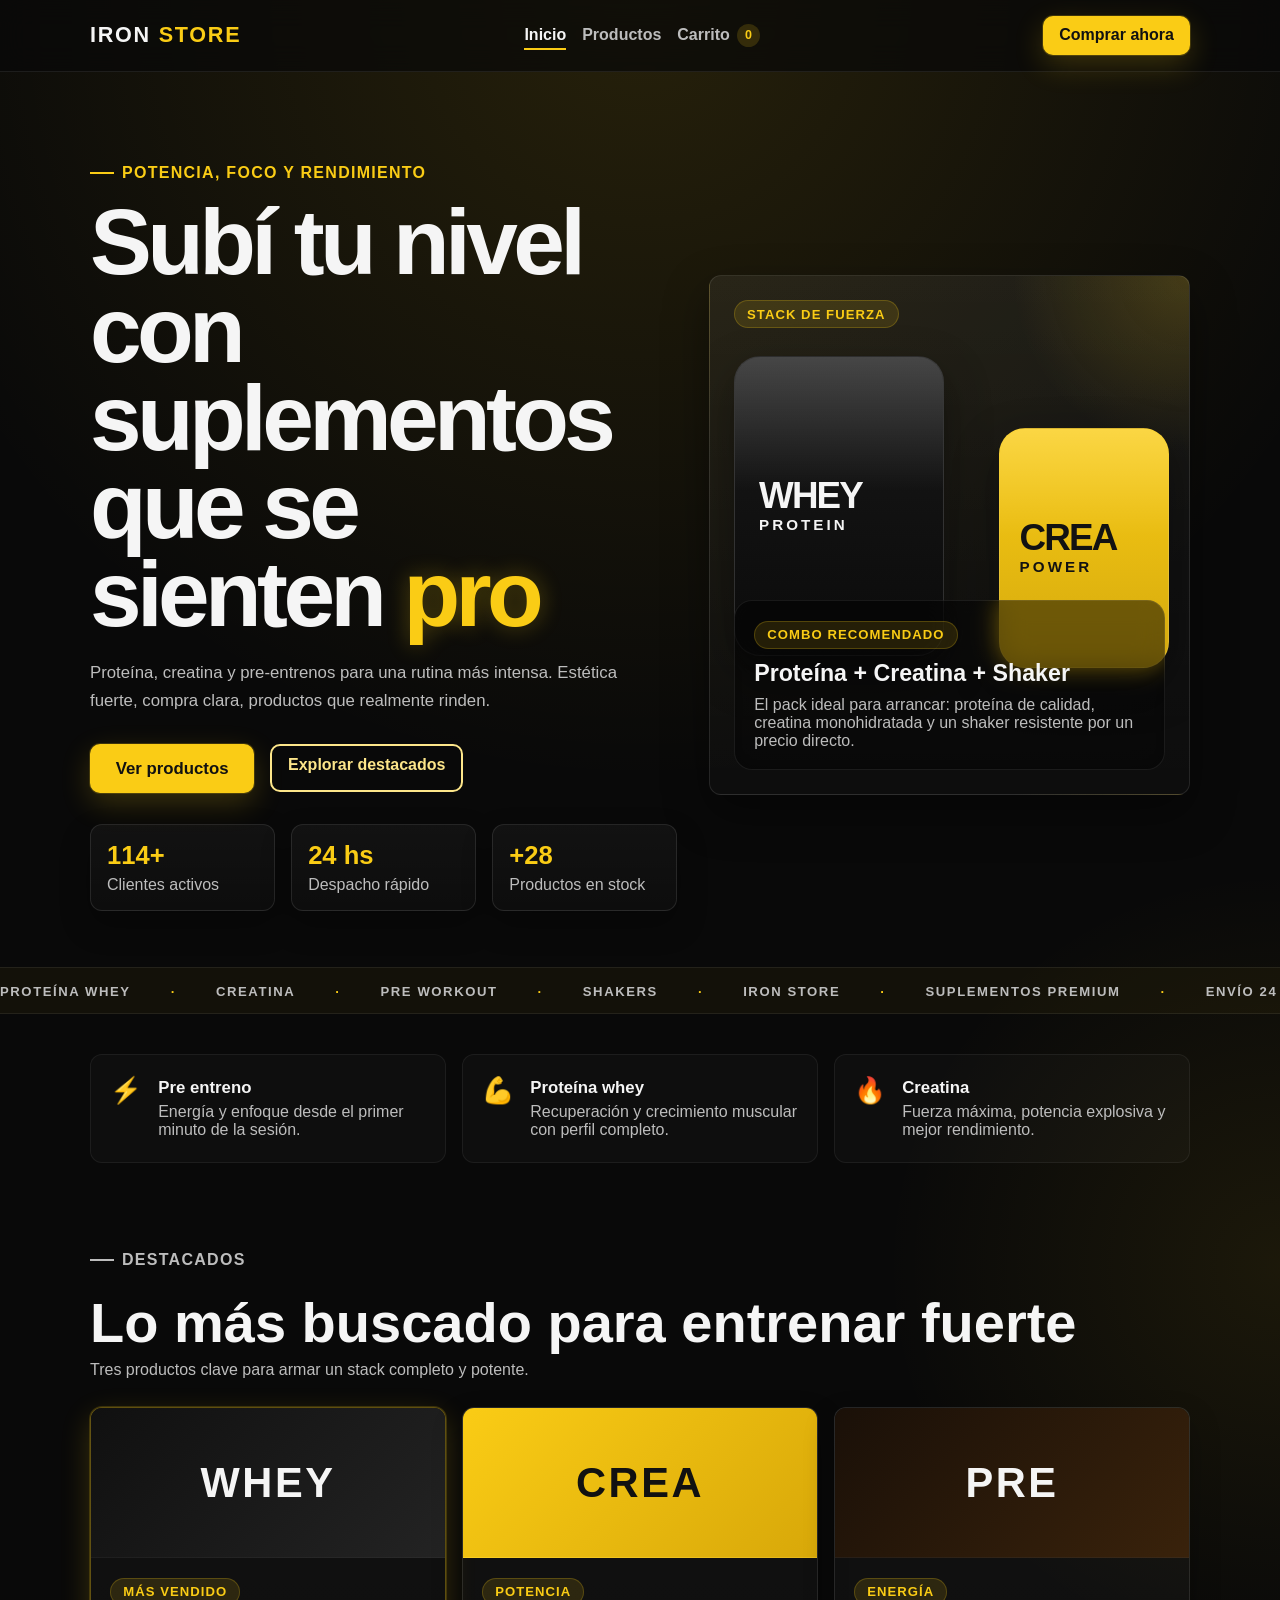
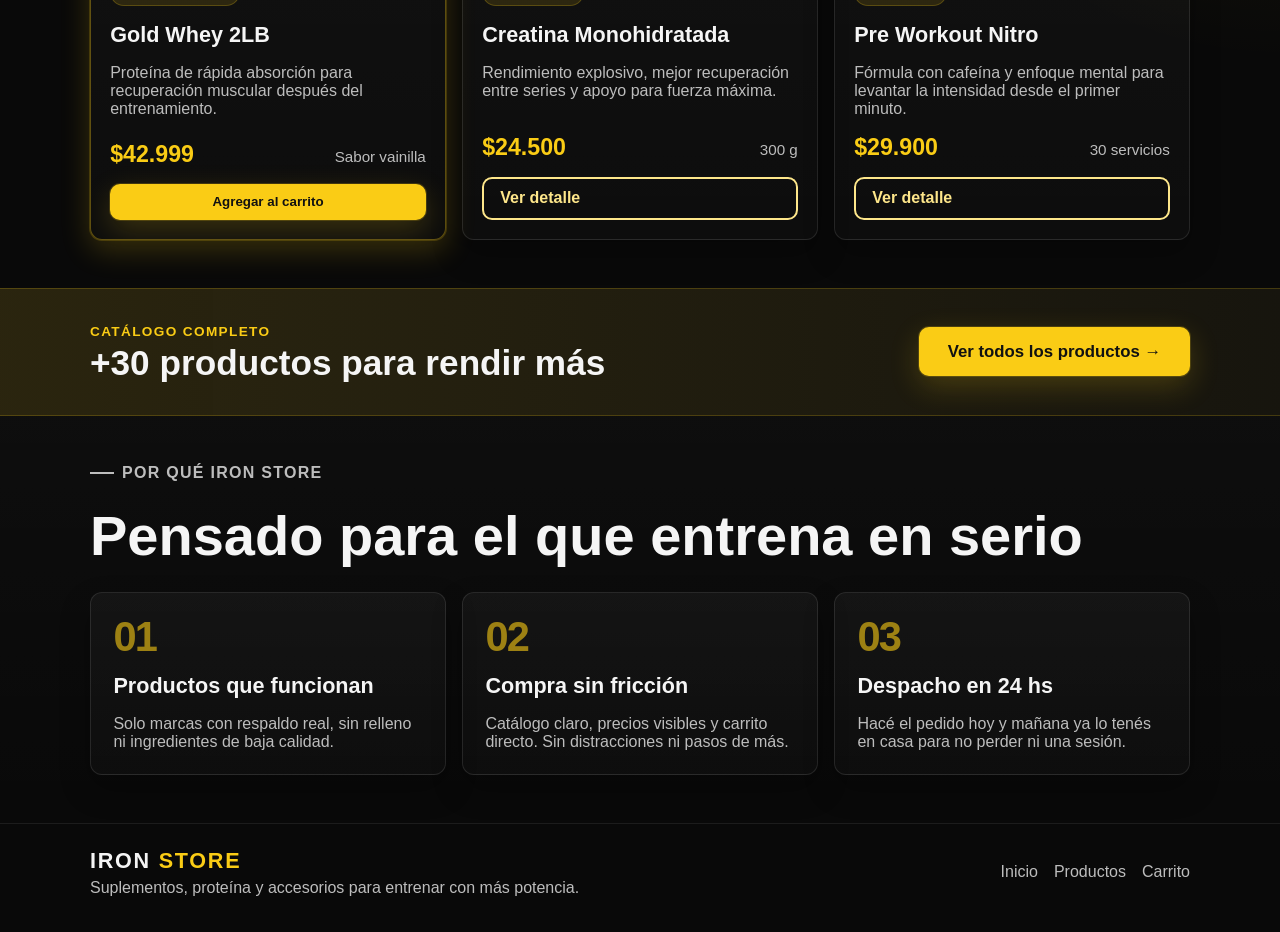
==== index.html @ d47672cb "feat: cambios varios" ====
<!doctype html>
<html lang="es">
  <head>
    <meta charset="UTF-8" />
    <meta name="viewport" content="width=device-width, initial-scale=1.0" />
    <meta
      name="description"
      content="Tienda online de proteína, suplementos y accesorios para potenciar tu entrenamiento."
    />
    <link rel="stylesheet" href="styles.css" />
    <title>IRON | Suplementos y proteína</title>
  </head>
  <body class="bg-page" data-page="home">
    <header class="site-header">
      <div class="container header-inner">
        <a href="index.html" class="brand">IRON <span>STORE</span></a>

        <nav class="main-nav" aria-label="Navegación principal">
          <a href="index.html" class="nav-link nav-link-active">Inicio</a>
          <a href="pages/productos.html" class="nav-link">Productos</a>
          <a href="pages/carrito.html" class="nav-link nav-cart-link"
            >Carrito <span class="cart-count" data-cart-count>0</span></a
          >
        </nav>

        <a href="pages/productos.html" class="btn btn-primary">Comprar ahora</a>
      </div>
    </header>

    <main>
      <section class="hero-section">
        <div class="container hero-grid">
          <div class="hero-copy hero-animate">
            <p class="eyebrow hero-anim-item">Potencia, foco y rendimiento</p>
            <h1 class="hero-title hero-anim-item">
              Subí tu nivel con suplementos que se sienten <span>pro</span>
            </h1>
            <p class="hero-description hero-anim-item">
              Proteína, creatina y pre-entrenos para una rutina más intensa.
              Estética fuerte, compra clara, productos que realmente rinden.
            </p>

            <div class="hero-actions hero-anim-item">
              <a href="pages/productos.html" class="btn btn-primary btn-hero"
                >Ver productos</a
              >
              <a href="#destacados" class="btn btn-secondary"
                >Explorar destacados</a
              >
            </div>

            <div class="hero-stats hero-anim-item">
              <article class="stat-card card">
                <span
                  class="stat-value"
                  data-count-to="120"
                  data-count-suffix="+"
                  >0</span
                >
                <span class="stat-label">Clientes activos</span>
              </article>
              <article class="stat-card card">
                <span class="stat-value">24 hs</span>
                <span class="stat-label">Despacho rápido</span>
              </article>
              <article class="stat-card card">
                <span
                  class="stat-value"
                  data-count-to="30"
                  data-count-prefix="+"
                  >0</span
                >
                <span class="stat-label">Productos en stock</span>
              </article>
            </div>
          </div>

          <div class="hero-visual hero-anim-panel">
            <div class="hero-panel card">
              <span class="hero-badge">Stack de fuerza</span>

              <div class="hero-can hero-can-primary hero-float-a">
                <span class="hero-can-label">WHEY</span>
                <span class="hero-can-detail">PROTEIN</span>
              </div>

              <div class="hero-can hero-can-secondary hero-float-b">
                <span class="hero-can-label">CREA</span>
                <span class="hero-can-detail">POWER</span>
              </div>

              <div class="hero-highlight">
                <p class="highlight-tag">Combo recomendado</p>
                <h2>Proteína + Creatina + Shaker</h2>
                <p>
                  El pack ideal para arrancar: proteína de calidad, creatina
                  monohidratada y un shaker resistente por un precio directo.
                </p>
              </div>
            </div>
          </div>
        </div>
      </section>

      <div class="ticker-wrap" aria-hidden="true">
        <div class="ticker-track">
          <span>PROTEÍNA WHEY</span>
          <span class="ticker-dot">·</span>
          <span>CREATINA</span>
          <span class="ticker-dot">·</span>
          <span>PRE WORKOUT</span>
          <span class="ticker-dot">·</span>
          <span>SHAKERS</span>
          <span class="ticker-dot">·</span>
          <span>IRON STORE</span>
          <span class="ticker-dot">·</span>
          <span>SUPLEMENTOS PREMIUM</span>
          <span class="ticker-dot">·</span>
          <span>ENVÍO 24 HS</span>
          <span class="ticker-dot">·</span>
          <span>PROTEÍNA WHEY</span>
          <span class="ticker-dot">·</span>
          <span>CREATINA</span>
          <span class="ticker-dot">·</span>
          <span>PRE WORKOUT</span>
          <span class="ticker-dot">·</span>
          <span>SHAKERS</span>
          <span class="ticker-dot">·</span>
          <span>IRON STORE</span>
          <span class="ticker-dot">·</span>
          <span>SUPLEMENTOS PREMIUM</span>
          <span class="ticker-dot">·</span>
          <span>ENVÍO 24 HS</span>
          <span class="ticker-dot">·</span>
        </div>
      </div>

      <section class="info-strip">
        <div class="container info-strip-grid">
          <article class="info-item reveal">
            <span class="info-icon">⚡</span>
            <div>
              <span class="info-title">Pre entreno</span>
              <p>Energía y enfoque desde el primer minuto de la sesión.</p>
            </div>
          </article>
          <article class="info-item reveal">
            <span class="info-icon">💪</span>
            <div>
              <span class="info-title">Proteína whey</span>
              <p>Recuperación y crecimiento muscular con perfil completo.</p>
            </div>
          </article>
          <article class="info-item reveal">
            <span class="info-icon">🔥</span>
            <div>
              <span class="info-title">Creatina</span>
              <p>Fuerza máxima, potencia explosiva y mejor rendimiento.</p>
            </div>
          </article>
        </div>
      </section>

      <section class="section-block" id="destacados">
        <div class="container">
          <div class="section-heading reveal">
            <p class="eyebrow">Destacados</p>
            <h2>Lo más buscado para entrenar fuerte</h2>
            <p>Tres productos clave para armar un stack completo y potente.</p>
          </div>

          <div class="product-grid">
            <article class="product-card card product-accent reveal">
              <div class="product-visual product-visual-proteina">
                <span>WHEY</span>
              </div>
              <div class="product-card-body">
                <span class="product-chip">Más vendido</span>
                <h3>Gold Whey 2LB</h3>
                <p>
                  Proteína de rápida absorción para recuperación muscular
                  después del entrenamiento.
                </p>
                <div class="product-meta">
                  <span class="product-price">$42.999</span>
                  <span class="product-note">Sabor vainilla</span>
                </div>
                <button
                  class="btn btn-primary"
                  type="button"
                  data-add-to-cart
                  data-product-id="whey-gold-2lb"
                >
                  Agregar al carrito
                </button>
              </div>
            </article>

            <article class="product-card card reveal">
              <div class="product-visual product-visual-creatina">
                <span>CREA</span>
              </div>
              <div class="product-card-body">
                <span class="product-chip">Potencia</span>
                <h3>Creatina Monohidratada</h3>
                <p>
                  Rendimiento explosivo, mejor recuperación entre series y apoyo
                  para fuerza máxima.
                </p>
                <div class="product-meta">
                  <span class="product-price">$24.500</span>
                  <span class="product-note">300 g</span>
                </div>
                <a href="pages/productos.html" class="btn btn-secondary"
                  >Ver detalle</a
                >
              </div>
            </article>

            <article class="product-card card reveal">
              <div class="product-visual product-visual-pre">
                <span>PRE</span>
              </div>
              <div class="product-card-body">
                <span class="product-chip">Energía</span>
                <h3>Pre Workout Nitro</h3>
                <p>
                  Fórmula con cafeína y enfoque mental para levantar la
                  intensidad desde el primer minuto.
                </p>
                <div class="product-meta">
                  <span class="product-price">$29.900</span>
                  <span class="product-note">30 servicios</span>
                </div>
                <a href="pages/productos.html" class="btn btn-secondary"
                  >Ver detalle</a
                >
              </div>
            </article>
          </div>
        </div>
      </section>

      <section class="cta-band">
        <div class="container cta-band-inner">
          <div>
            <p class="cta-band-label">Catálogo completo</p>
            <p class="cta-band-title">+30 productos para rendir más</p>
          </div>
          <a href="pages/productos.html" class="btn btn-primary btn-lg"
            >Ver todos los productos →</a
          >
        </div>
      </section>

      <section class="section-block section-alt">
        <div class="container">
          <div class="section-heading reveal">
            <p class="eyebrow">Por qué IRON STORE</p>
            <h2>Pensado para el que entrena en serio</h2>
          </div>
          <div class="benefits-grid">
            <article class="benefit-card card reveal">
              <span class="benefit-number">01</span>
              <h3>Productos que funcionan</h3>
              <p>
                Solo marcas con respaldo real, sin relleno ni ingredientes de
                baja calidad.
              </p>
            </article>

            <article class="benefit-card card reveal">
              <span class="benefit-number">02</span>
              <h3>Compra sin fricción</h3>
              <p>
                Catálogo claro, precios visibles y carrito directo. Sin
                distracciones ni pasos de más.
              </p>
            </article>

            <article class="benefit-card card reveal">
              <span class="benefit-number">03</span>
              <h3>Despacho en 24 hs</h3>
              <p>
                Hacé el pedido hoy y mañana ya lo tenés en casa para no perder
                ni una sesión.
              </p>
            </article>
          </div>
        </div>
      </section>
    </main>

    <footer class="site-footer">
      <div class="container footer-inner">
        <div>
          <p class="brand footer-brand">IRON <span>STORE</span></p>
          <p class="footer-copy">
            Suplementos, proteína y accesorios para entrenar con más potencia.
          </p>
        </div>

        <div class="footer-links">
          <a href="index.html">Inicio</a>
          <a href="pages/productos.html">Productos</a>
          <a href="pages/carrito.html">Carrito</a>
        </div>
      </div>
    </footer>

    <script src="script.js"></script>
  </body>
</html>
---- styles.css ----
/* ...existing code... */

/* Reset mínimo */
* {
  box-sizing: border-box;
  margin: 0;
  padding: 0;
}

:root {
  --color-primary: #facc15;
  --color-primary-hover: #eab308;
  --color-secondary: #fde68a;
  --color-secondary-hover: rgba(250, 204, 21, 0.14);
  --color-bg: #090909;
  --color-surface: #111111;
  --color-surface-alt: #1a1a1a;
  --color-text: #f5f5f5;
  --color-text-muted: #bdbdbd;
  --color-border: rgba(255, 255, 255, 0.1);
  --color-white: #ffffff;
  --shadow-soft: 0 14px 30px rgba(0, 0, 0, 0.28);
  --shadow-strong: 0 18px 45px rgba(0, 0, 0, 0.4);
  --glow-primary:
    0 0 0 1px rgba(250, 204, 21, 0.18), 0 10px 30px rgba(250, 204, 21, 0.2);
  --radius: 12px;
}

html {
  scroll-behavior: smooth;
}

body {
  font-family: Arial, Helvetica, sans-serif;
  background: var(--color-bg);
  color: var(--color-text);
}

img {
  max-width: 100%;
  display: block;
}

a {
  color: inherit;
}

::selection {
  background: var(--color-primary);
  color: #111111;
}

/* Layout */
.container {
  width: min(1100px, 92%);
  margin: 0 auto;
}
.flex {
  display: flex;
}
.flex-col {
  display: flex;
  flex-direction: column;
}
.items-center {
  align-items: center;
}
.justify-between {
  justify-content: space-between;
}
.gap-1 {
  gap: 0.5rem;
}
.gap-2 {
  gap: 1rem;
}
.gap-3 {
  gap: 1.5rem;
}

/* Espaciado */
.mt-1 {
  margin-top: 0.5rem;
}
.mt-2 {
  margin-top: 1rem;
}
.mt-3 {
  margin-top: 1.5rem;
}
.p-1 {
  padding: 0.5rem;
}
.p-2 {
  padding: 1rem;
}
.p-3 {
  padding: 1.5rem;
}

/* Tipografía */
.text-center {
  text-align: center;
}
.text-lg {
  font-size: 1.25rem;
}
.text-bold {
  font-weight: 700;
}

/* Componentes simples */
.card {
  background: linear-gradient(
    180deg,
    rgba(255, 255, 255, 0.04),
    rgba(255, 255, 255, 0.02)
  );
  border: 1px solid var(--color-border);
  border-radius: var(--radius);
  padding: 1rem;
  box-shadow: var(--shadow-soft);
  transition:
    transform 0.3s ease,
    box-shadow 0.3s ease,
    border-color 0.3s ease;
}

.btn {
  display: inline-block;
  padding: 0.65rem 1rem;
  border: none;
  border-radius: 10px;
  text-decoration: none;
  cursor: pointer;
  font-weight: 700;
  transition:
    transform 0.25s ease,
    background-color 0.25s ease,
    border-color 0.25s ease,
    color 0.25s ease,
    box-shadow 0.25s ease;
}

.btn:hover {
  transform: translateY(-2px);
}

.btn:active {
  transform: translateY(0);
}

.btn:focus-visible {
  outline: 3px solid rgba(250, 204, 21, 0.35);
  outline-offset: 3px;
}

.btn-primary {
  background-color: var(--color-primary);
  color: #111111;
  border-color: var(--color-primary);
  box-shadow: var(--glow-primary);
}

.btn-primary:hover {
  background-color: var(--color-primary-hover);
  border-color: var(--color-primary-hover);
}

.btn-secondary {
  background-color: transparent;
  color: var(--color-secondary);
  border: 2px solid var(--color-secondary);
}

.btn-secondary:hover {
  background-color: var(--color-secondary-hover);
  border-color: var(--color-secondary-hover);
}

.bg-page {
  background:
    radial-gradient(circle at top, rgba(250, 204, 21, 0.12), transparent 30%),
    radial-gradient(circle at right, rgba(250, 204, 21, 0.08), transparent 22%),
    var(--color-bg);
  color: var(--color-text);
  min-height: 100vh;
}

.site-header {
  position: sticky;
  top: 0;
  z-index: 20;
  backdrop-filter: blur(14px);
  background: rgba(9, 9, 9, 0.72);
  border-bottom: 1px solid rgba(255, 255, 255, 0.08);
}

.header-inner {
  display: flex;
  align-items: center;
  justify-content: space-between;
  gap: 1rem;
  padding: 1rem 0;
}

.brand {
  text-decoration: none;
  font-size: 1.35rem;
  font-weight: 900;
  letter-spacing: 0.08em;
}

.brand span {
  color: var(--color-primary);
}

.main-nav {
  display: flex;
  align-items: center;
  gap: 1rem;
}

.nav-link {
  position: relative;
  text-decoration: none;
  color: var(--color-text-muted);
  font-weight: 600;
  transition: color 0.25s ease;
}

.nav-link::after {
  content: "";
  position: absolute;
  left: 0;
  bottom: -0.35rem;
  width: 100%;
  height: 2px;
  background: var(--color-primary);
  transform: scaleX(0);
  transform-origin: left;
  transition: transform 0.25s ease;
}

.nav-link:hover,
.nav-link:focus-visible {
  color: var(--color-text);
}

.nav-link-active {
  color: var(--color-text);
}

.nav-link:hover::after,
.nav-link:focus-visible::after,
.nav-link-active::after {
  transform: scaleX(1);
}

.nav-cart-link {
  display: inline-flex;
  align-items: center;
  gap: 0.45rem;
}

.cart-count {
  min-width: 1.45rem;
  height: 1.45rem;
  display: inline-flex;
  align-items: center;
  justify-content: center;
  border-radius: 999px;
  background: rgba(250, 204, 21, 0.16);
  color: var(--color-primary);
  font-size: 0.78rem;
  font-weight: 800;
}

@keyframes hero-fade-up {
  from {
    opacity: 0;
    transform: translateY(28px);
  }
  to {
    opacity: 1;
    transform: none;
  }
}

@keyframes hero-fade-in {
  from {
    opacity: 0;
    transform: scale(0.97);
  }
  to {
    opacity: 1;
    transform: none;
  }
}

@keyframes float-a {
  0%,
  100% {
    transform: rotate(-11deg) translateY(0);
  }
  50% {
    transform: rotate(-11deg) translateY(-12px);
  }
}

@keyframes float-b {
  0%,
  100% {
    transform: rotate(11deg) translateY(0);
  }
  50% {
    transform: rotate(11deg) translateY(-9px);
  }
}

@keyframes ticker {
  from {
    transform: translateX(0);
  }
  to {
    transform: translateX(-50%);
  }
}

.hero-anim-item {
  opacity: 0;
  animation: hero-fade-up 0.65s ease forwards;
}

.hero-anim-item:nth-child(1) {
  animation-delay: 0.05s;
}
.hero-anim-item:nth-child(2) {
  animation-delay: 0.18s;
}
.hero-anim-item:nth-child(3) {
  animation-delay: 0.3s;
}
.hero-anim-item:nth-child(4) {
  animation-delay: 0.42s;
}
.hero-anim-item:nth-child(5) {
  animation-delay: 0.54s;
}

.hero-anim-panel {
  opacity: 0;
  animation: hero-fade-in 0.75s ease 0.2s forwards;
}

.hero-float-a {
  animation: float-a 5s ease-in-out infinite;
}

.hero-float-b {
  animation: float-b 6.5s ease-in-out 0.8s infinite;
}

.hero-section {
  padding: 4rem 0 3rem;
}

.hero-grid {
  display: grid;
  gap: 2rem;
}

.eyebrow {
  display: inline-flex;
  align-items: center;
  gap: 0.5rem;
  margin-bottom: 1rem;
  color: var(--color-primary);
  font-weight: 800;
  text-transform: uppercase;
  letter-spacing: 0.08em;
}

.eyebrow::before {
  content: "";
  width: 1.5rem;
  height: 2px;
  background: currentColor;
}

.hero-title {
  max-width: 10ch;
  font-size: clamp(2.7rem, 8vw, 5.8rem);
  line-height: 0.95;
  letter-spacing: -0.05em;
}

.hero-title span {
  color: var(--color-primary);
  text-shadow: 0 0 22px rgba(250, 204, 21, 0.3);
}

.hero-description,
.section-heading p,
.product-card p,
.benefit-card p,
.info-item p,
.footer-copy,
.highlight-tag + h2 + p {
  color: var(--color-text-muted);
}

.hero-description {
  max-width: 58ch;
  margin-top: 1.25rem;
  font-size: 1.05rem;
  line-height: 1.7;
}

.hero-actions {
  display: flex;
  flex-wrap: wrap;
  gap: 1rem;
  margin-top: 1.75rem;
}

.hero-stats {
  display: grid;
  gap: 1rem;
  margin-top: 2rem;
}

.stat-card {
  display: flex;
  flex-direction: column;
  gap: 0.35rem;
}

.stat-value {
  font-size: 1.6rem;
  font-weight: 900;
  color: var(--color-primary);
}

.stat-label {
  color: var(--color-text-muted);
}

.hero-visual {
  position: relative;
}

.hero-panel {
  position: relative;
  overflow: hidden;
  min-height: 520px;
  padding: 1.5rem;
  background:
    radial-gradient(
      circle at top right,
      rgba(250, 204, 21, 0.18),
      transparent 25%
    ),
    linear-gradient(
      180deg,
      rgba(255, 255, 255, 0.06),
      rgba(255, 255, 255, 0.02)
    );
  box-shadow: var(--shadow-strong);
}

.hero-badge,
.product-chip,
.highlight-tag {
  display: inline-flex;
  width: fit-content;
  border: 1px solid rgba(250, 204, 21, 0.22);
  background: rgba(250, 204, 21, 0.12);
  color: var(--color-primary);
  padding: 0.35rem 0.75rem;
  border-radius: 999px;
  font-size: 0.82rem;
  font-weight: 800;
  text-transform: uppercase;
  letter-spacing: 0.08em;
}

.hero-can {
  position: absolute;
  display: flex;
  flex-direction: column;
  justify-content: center;
  gap: 0.25rem;
  border-radius: 26px;
  border: 1px solid rgba(255, 255, 255, 0.14);
  box-shadow: var(--shadow-strong);
  overflow: hidden;
}

.hero-can::before {
  content: "";
  position: absolute;
  inset: 0;
  background: linear-gradient(
    180deg,
    rgba(255, 255, 255, 0.2),
    transparent 45%
  );
}

.hero-can-primary {
  top: 5rem;
  left: 1.5rem;
  width: 210px;
  height: 300px;
  padding: 1.5rem;
  background: linear-gradient(180deg, #181818, #0b0b0b);
  /* rotation handled by float-a keyframe */
}

.hero-can-secondary {
  right: 1.25rem;
  top: 9.5rem;
  width: 170px;
  height: 240px;
  padding: 1.25rem;
  background: linear-gradient(180deg, #facc15, #d4a90d);
  color: #121212;
  /* rotation handled by float-b keyframe */
}

.hero-can-label {
  position: relative;
  font-size: 2.3rem;
  font-weight: 900;
  line-height: 0.9;
  letter-spacing: -0.05em;
}

.hero-can-detail {
  position: relative;
  font-size: 0.95rem;
  font-weight: 700;
  letter-spacing: 0.2em;
}

.hero-highlight {
  position: absolute;
  left: 1.5rem;
  right: 1.5rem;
  bottom: 1.5rem;
  padding: 1.2rem;
  border-radius: 18px;
  border: 1px solid rgba(255, 255, 255, 0.08);
  background: rgba(0, 0, 0, 0.5);
  backdrop-filter: blur(12px);
}

.hero-highlight h2 {
  margin: 0.7rem 0 0.55rem;
  font-size: 1.45rem;
}

.ticker-wrap {
  overflow: hidden;
  border-top: 1px solid rgba(255, 255, 255, 0.07);
  border-bottom: 1px solid rgba(255, 255, 255, 0.07);
  background: rgba(250, 204, 21, 0.04);
  padding: 0.85rem 0;
  user-select: none;
}

.ticker-track {
  display: inline-flex;
  gap: 2.5rem;
  white-space: nowrap;
  animation: ticker 22s linear infinite;
  font-size: 0.82rem;
  font-weight: 800;
  letter-spacing: 0.12em;
  text-transform: uppercase;
  color: var(--color-text-muted);
}

.ticker-dot {
  color: var(--color-primary);
}

.info-strip {
  padding: 2.5rem 0;
}

.info-strip-grid,
.product-grid,
.benefits-grid {
  display: grid;
  gap: 1rem;
}

.info-item {
  display: flex;
  align-items: flex-start;
  gap: 1rem;
  padding: 1.4rem 1.2rem;
  border-radius: var(--radius);
  background: rgba(255, 255, 255, 0.025);
  border: 1px solid rgba(255, 255, 255, 0.06);
  transition:
    border-color 0.3s ease,
    background 0.3s ease;
}

.info-item:hover {
  border-color: rgba(250, 204, 21, 0.18);
  background: rgba(250, 204, 21, 0.04);
}

.info-icon {
  font-size: 1.6rem;
  line-height: 1;
  flex-shrink: 0;
}

.info-title {
  display: block;
  margin-bottom: 0.35rem;
  font-weight: 800;
  font-size: 1.05rem;
  color: var(--color-text);
}

.section-block {
  padding: 3rem 0;
}

.page-hero {
  padding: 3.5rem 0 1.2rem;
}

.page-hero-compact {
  padding-bottom: 2rem;
}

.page-hero-grid {
  display: grid;
  gap: 1.25rem;
}

.page-title {
  font-size: clamp(2.4rem, 6vw, 4.3rem);
  line-height: 0.98;
  max-width: 12ch;
}

.page-description {
  margin-top: 1rem;
  max-width: 60ch;
  color: var(--color-text-muted);
  line-height: 1.7;
}

.page-hero-card {
  display: flex;
  flex-direction: column;
  gap: 0.9rem;
  justify-content: center;
}

.section-heading-row {
  gap: 1rem;
}

.filter-group {
  display: flex;
  flex-wrap: wrap;
  gap: 0.75rem;
}

.filter-chip,
.qty-control button,
.cart-remove {
  border: 1px solid var(--color-border);
  background: rgba(255, 255, 255, 0.03);
  color: var(--color-text);
  cursor: pointer;
  transition:
    transform 0.25s ease,
    background-color 0.25s ease,
    border-color 0.25s ease,
    color 0.25s ease;
}

.filter-chip {
  padding: 0.7rem 1rem;
  border-radius: 999px;
  font-weight: 700;
}

.filter-chip:hover,
.filter-chip:focus-visible,
.filter-chip.is-active {
  background: rgba(250, 204, 21, 0.12);
  border-color: rgba(250, 204, 21, 0.3);
  color: var(--color-primary);
}

.catalog-grid {
  display: grid;
  gap: 1rem;
}

.catalog-card {
  position: relative;
  overflow: hidden;
  display: flex;
  flex-direction: column;
  gap: 1rem;
  min-height: 100%;
  cursor: default;
}

.catalog-card::after {
  content: "";
  position: absolute;
  inset: 0;
  border-radius: var(--radius);
  opacity: 0;
  background: linear-gradient(
    135deg,
    rgba(255, 255, 255, 0.05) 0%,
    transparent 60%
  );
  transition: opacity 0.3s ease;
  pointer-events: none;
}

.catalog-card:hover::after {
  opacity: 1;
}

.catalog-card:hover {
  transform: translateY(-5px);
  border-color: rgba(250, 204, 21, 0.22);
  box-shadow:
    var(--shadow-strong),
    0 0 0 1px rgba(250, 204, 21, 0.1);
}

.catalog-card-top,
.catalog-meta,
.catalog-actions,
.summary-line,
.summary-total,
.cart-item-footer {
  display: flex;
  align-items: center;
  justify-content: space-between;
  gap: 1rem;
}

.catalog-category {
  text-transform: capitalize;
  color: var(--color-text-muted);
  font-size: 0.92rem;
}

.catalog-visual,
.cart-item-visual {
  display: grid;
  place-items: center;
  min-height: 190px;
  border-radius: 20px;
  font-size: clamp(2rem, 5vw, 3.4rem);
  font-weight: 900;
  letter-spacing: 0.08em;
  text-transform: uppercase;
  box-shadow: inset 0 0 0 1px rgba(255, 255, 255, 0.08);
  transition: transform 0.35s ease;
  overflow: hidden;
}

.catalog-card:hover .catalog-visual {
  transform: scale(1.03);
}

.catalog-visual.proteina,
.cart-item-visual.proteina {
  background: linear-gradient(135deg, #101010, #232323);
}

.catalog-visual.creatina,
.cart-item-visual.creatina {
  background: linear-gradient(135deg, #facc15, #d8a809);
  color: #121212;
}

.catalog-visual.pre-entreno,
.cart-item-visual.pre-entreno {
  background: linear-gradient(135deg, #181818, #39220b);
}

.catalog-visual.accesorios,
.cart-item-visual.accesorios {
  background: linear-gradient(135deg, #171717, #303030);
}

.promo-banner {
  display: flex;
  flex-direction: column;
  gap: 1rem;
  justify-content: space-between;
}

.cart-layout {
  display: grid;
  gap: 1rem;
}

.cart-main {
  display: grid;
  gap: 1rem;
}

.cart-item {
  display: grid;
  gap: 1rem;
}

.cart-item-content {
  display: flex;
  flex-direction: column;
  gap: 1rem;
}

.cart-item-content h3,
.cart-empty h2 {
  margin-top: 0.75rem;
  font-size: 1.55rem;
}

.cart-item-content p,
.cart-empty p,
.page-hero-card p {
  color: var(--color-text-muted);
  line-height: 1.65;
}

.qty-control {
  display: inline-flex;
  align-items: center;
  gap: 0.75rem;
}

.qty-control button {
  width: 2rem;
  height: 2rem;
  border-radius: 50%;
  font-size: 1rem;
  font-weight: 900;
}

.qty-control span {
  min-width: 1.5rem;
  text-align: center;
  font-weight: 800;
}

.cart-item-price {
  color: var(--color-primary);
  font-size: 1.25rem;
}

.cart-remove {
  width: fit-content;
  padding: 0.65rem 0.9rem;
  border-radius: 12px;
  font-weight: 700;
}

.cart-empty {
  display: flex;
  flex-direction: column;
  align-items: flex-start;
  gap: 1rem;
}

.cart-summary {
  height: fit-content;
  display: flex;
  flex-direction: column;
  gap: 1rem;
}

.summary-line {
  color: var(--color-text-muted);
}

.summary-total {
  padding-top: 1rem;
  border-top: 1px solid rgba(255, 255, 255, 0.08);
  font-size: 1.1rem;
}

.summary-total strong {
  color: var(--color-primary);
  font-size: 1.55rem;
}

.btn-full {
  width: 100%;
  text-align: center;
}

.filter-chip:focus-visible,
.qty-control button:focus-visible,
.cart-remove:focus-visible {
  outline: 3px solid rgba(250, 204, 21, 0.35);
  outline-offset: 3px;
}

.filter-chip:hover,
.qty-control button:hover,
.cart-remove:hover {
  transform: translateY(-2px);
}

/* ── Scroll reveal ── */
.reveal {
  opacity: 0;
  transform: translateY(30px);
  transition:
    opacity 0.55s ease,
    transform 0.55s ease;
}

.reveal.is-visible {
  opacity: 1;
  transform: none;
}

.reveal:nth-child(2) {
  transition-delay: 0.08s;
}
.reveal:nth-child(3) {
  transition-delay: 0.16s;
}
.reveal:nth-child(4) {
  transition-delay: 0.24s;
}
.reveal:nth-child(5) {
  transition-delay: 0.32s;
}
.reveal:nth-child(6) {
  transition-delay: 0.4s;
}

/* ── Animaciones ── */
@keyframes bounce-scale {
  0%,
  100% {
    transform: scale(1);
  }
  50% {
    transform: scale(1.45);
  }
}

.cart-count.bouncing {
  animation: bounce-scale 0.3s ease;
}

@keyframes toast-in {
  from {
    opacity: 0;
    transform: translateY(14px);
  }
  to {
    opacity: 1;
    transform: none;
  }
}

@keyframes toast-out {
  from {
    opacity: 1;
    transform: none;
  }
  to {
    opacity: 0;
    transform: translateY(14px);
  }
}

/* ── Toasts ── */
.toast-container {
  position: fixed;
  bottom: 1.5rem;
  right: 1.5rem;
  z-index: 200;
  display: flex;
  flex-direction: column;
  gap: 0.75rem;
  pointer-events: none;
}

.toast {
  display: flex;
  align-items: center;
  gap: 1rem;
  padding: 1rem 1.25rem;
  border-radius: 18px;
  background: rgba(16, 16, 16, 0.94);
  backdrop-filter: blur(18px);
  border: 1px solid rgba(250, 204, 21, 0.28);
  box-shadow:
    var(--shadow-strong),
    0 0 0 1px rgba(250, 204, 21, 0.1),
    0 8px 28px rgba(250, 204, 21, 0.12);
  animation: toast-in 0.3s ease;
  pointer-events: auto;
  max-width: 320px;
}

.toast.removing {
  animation: toast-out 0.3s ease forwards;
}

.toast-icon {
  width: 2.2rem;
  height: 2.2rem;
  display: grid;
  place-items: center;
  flex-shrink: 0;
  border-radius: 50%;
  background: rgba(250, 204, 21, 0.15);
  color: var(--color-primary);
  font-weight: 900;
  font-size: 1rem;
}

.toast-text {
  display: flex;
  flex-direction: column;
  gap: 0.15rem;
}

.toast-title {
  font-weight: 800;
  font-size: 0.95rem;
}

.toast-subtitle {
  font-size: 0.82rem;
  color: var(--color-text-muted);
}

.section-alt {
  background: linear-gradient(180deg, rgba(255, 255, 255, 0.02), transparent);
}

.section-heading {
  display: flex;
  flex-direction: column;
  gap: 0.65rem;
  margin-bottom: 1.75rem;
}

.section-heading h2 {
  font-size: clamp(2rem, 5vw, 3.5rem);
  line-height: 1;
}

.section-heading > p:last-child {
  max-width: 60ch;
}

.product-card {
  padding: 0;
}

.product-card,
.benefit-card {
  display: flex;
  flex-direction: column;
  gap: 0;
  overflow: hidden;
  transition:
    transform 0.3s ease,
    box-shadow 0.3s ease,
    border-color 0.3s ease;
}

.product-card:hover {
  transform: translateY(-5px);
  border-color: rgba(250, 204, 21, 0.22);
  box-shadow: var(--shadow-strong);
}

.product-visual {
  display: grid;
  place-items: center;
  min-height: 150px;
  font-size: 2.6rem;
  font-weight: 900;
  letter-spacing: 0.06em;
  text-transform: uppercase;
  border-bottom: 1px solid rgba(255, 255, 255, 0.06);
  transition: transform 0.35s ease;
}

.product-card:hover .product-visual {
  transform: scale(1.03);
}

.product-visual-proteina {
  background: linear-gradient(135deg, #101010, #232323);
}

.product-visual-creatina {
  background: linear-gradient(135deg, #facc15, #d8a809);
  color: #111;
}

.product-visual-pre {
  background: linear-gradient(135deg, #1a1008, #39220b);
}

.product-card-body {
  display: flex;
  flex-direction: column;
  gap: 1rem;
  padding: 1.2rem;
  flex: 1;
}

.product-accent {
  border-color: rgba(250, 204, 21, 0.35);
  box-shadow: var(--glow-primary);
}

.product-card h3,
.benefit-card h3 {
  font-size: 1.35rem;
}

.product-meta {
  display: flex;
  align-items: baseline;
  justify-content: space-between;
  gap: 1rem;
  margin-top: auto;
}

.product-price {
  font-size: 1.45rem;
  font-weight: 900;
  color: var(--color-primary);
}

.product-note {
  color: var(--color-text-muted);
  font-size: 0.95rem;
}

.benefit-card {
  padding: 1.4rem;
  gap: 1rem;
  transition:
    transform 0.3s ease,
    box-shadow 0.3s ease,
    border-color 0.3s ease;
}

.benefit-card:hover {
  transform: translateY(-4px);
  border-color: rgba(250, 204, 21, 0.2);
  box-shadow: var(--shadow-strong);
}

.benefit-number {
  font-size: 2.6rem;
  font-weight: 900;
  color: var(--color-primary);
  line-height: 1;
  opacity: 0.6;
  letter-spacing: -0.04em;
}

.cta-band {
  background:
    linear-gradient(90deg, rgba(250, 204, 21, 0.12), rgba(250, 204, 21, 0.04)),
    rgba(255, 255, 255, 0.02);
  border-top: 1px solid rgba(250, 204, 21, 0.2);
  border-bottom: 1px solid rgba(250, 204, 21, 0.2);
  padding: 2.2rem 0;
}

.cta-band-inner {
  display: flex;
  flex-wrap: wrap;
  align-items: center;
  justify-content: space-between;
  gap: 1.5rem;
}

.cta-band-label {
  font-size: 0.85rem;
  font-weight: 800;
  text-transform: uppercase;
  letter-spacing: 0.1em;
  color: var(--color-primary);
  margin-bottom: 0.35rem;
}

.cta-band-title {
  font-size: clamp(1.5rem, 4vw, 2.2rem);
  font-weight: 900;
  line-height: 1;
}

.btn-hero {
  padding: 0.9rem 1.6rem;
  font-size: 1.05rem;
}

.btn-lg {
  padding: 0.9rem 1.8rem;
  font-size: 1.05rem;
}

.site-footer {
  border-top: 1px solid rgba(255, 255, 255, 0.08);
  padding: 1.5rem 0 2.2rem;
}

.footer-inner {
  display: flex;
  flex-direction: column;
  gap: 1rem;
}

.footer-brand {
  margin-bottom: 0.35rem;
}

.footer-links {
  display: flex;
  flex-wrap: wrap;
  gap: 1rem;
}

.footer-links a {
  text-decoration: none;
  color: var(--color-text-muted);
}

.footer-links a:hover,
.footer-links a:focus-visible {
  color: var(--color-primary);
}

@media (min-width: 700px) {
  .hero-stats,
  .info-strip-grid,
  .benefits-grid {
    grid-template-columns: repeat(3, minmax(0, 1fr));
  }

  .product-grid {
    grid-template-columns: repeat(2, minmax(0, 1fr));
  }

  .catalog-grid,
  .page-hero-grid {
    grid-template-columns: repeat(2, minmax(0, 1fr));
  }

  .cart-item {
    grid-template-columns: 180px minmax(0, 1fr);
    align-items: center;
  }
}

@media (min-width: 960px) {
  .hero-section {
    padding: 5.5rem 0 3.5rem;
  }

  .hero-grid {
    grid-template-columns: minmax(0, 1.1fr) minmax(360px, 0.9fr);
    align-items: center;
  }

  .product-grid {
    grid-template-columns: repeat(3, minmax(0, 1fr));
  }

  .catalog-grid {
    grid-template-columns: repeat(3, minmax(0, 1fr));
  }

  .section-heading-row,
  .promo-banner,
  .cart-layout {
    grid-template-columns: minmax(0, 1fr) 360px;
    display: grid;
    align-items: start;
  }

  .footer-inner {
    flex-direction: row;
    align-items: center;
    justify-content: space-between;
  }
}

@media (max-width: 760px) {
  .header-inner {
    flex-wrap: wrap;
  }

  .main-nav {
    order: 3;
    width: 100%;
    justify-content: center;
    padding-top: 0.4rem;
  }

  .nav-cart-link {
    justify-content: center;
  }

  .hero-panel {
    min-height: 460px;
  }

  .hero-can-primary {
    width: 180px;
    height: 255px;
  }

  .hero-can-secondary {
    width: 145px;
    height: 205px;
  }
}

@media (max-width: 560px) {
  .hero-section {
    padding-top: 3rem;
  }

  .hero-title {
    max-width: none;
  }

  .hero-panel {
    min-height: 430px;
    padding: 1rem;
  }

  .hero-can-primary {
    top: 5rem;
    left: 0.5rem;
    width: 150px;
    height: 220px;
    padding: 1rem;
  }

  .hero-can-secondary {
    right: 0.5rem;
    top: 9rem;
    width: 125px;
    height: 180px;
    padding: 0.9rem;
  }

  .hero-can-label {
    font-size: 1.7rem;
  }

  .hero-highlight {
    left: 1rem;
    right: 1rem;
    bottom: 1rem;
  }
}

@media (prefers-reduced-motion: reduce) {
  html {
    scroll-behavior: auto;
  }

  .btn {
    transition: none;
  }

  .btn:hover,
  .btn:active {
    transform: none;
  }

  .filter-chip:hover,
  .qty-control button:hover,
  .cart-remove:hover {
    transform: none;
  }

  .nav-link::after {
    transition: none;
  }

  .reveal {
    opacity: 1;
    transform: none;
    transition: none;
  }

  .catalog-card:hover,
  .catalog-card:hover .catalog-visual,
  .product-card:hover,
  .product-card:hover .product-visual,
  .benefit-card:hover {
    transform: none;
  }

  .cart-count.bouncing {
    animation: none;
  }

  .hero-anim-item,
  .hero-anim-panel {
    opacity: 1;
    animation: none;
  }

  .hero-float-a,
  .hero-float-b {
    animation: none;
  }

  .ticker-track {
    animation: none;
  }
}
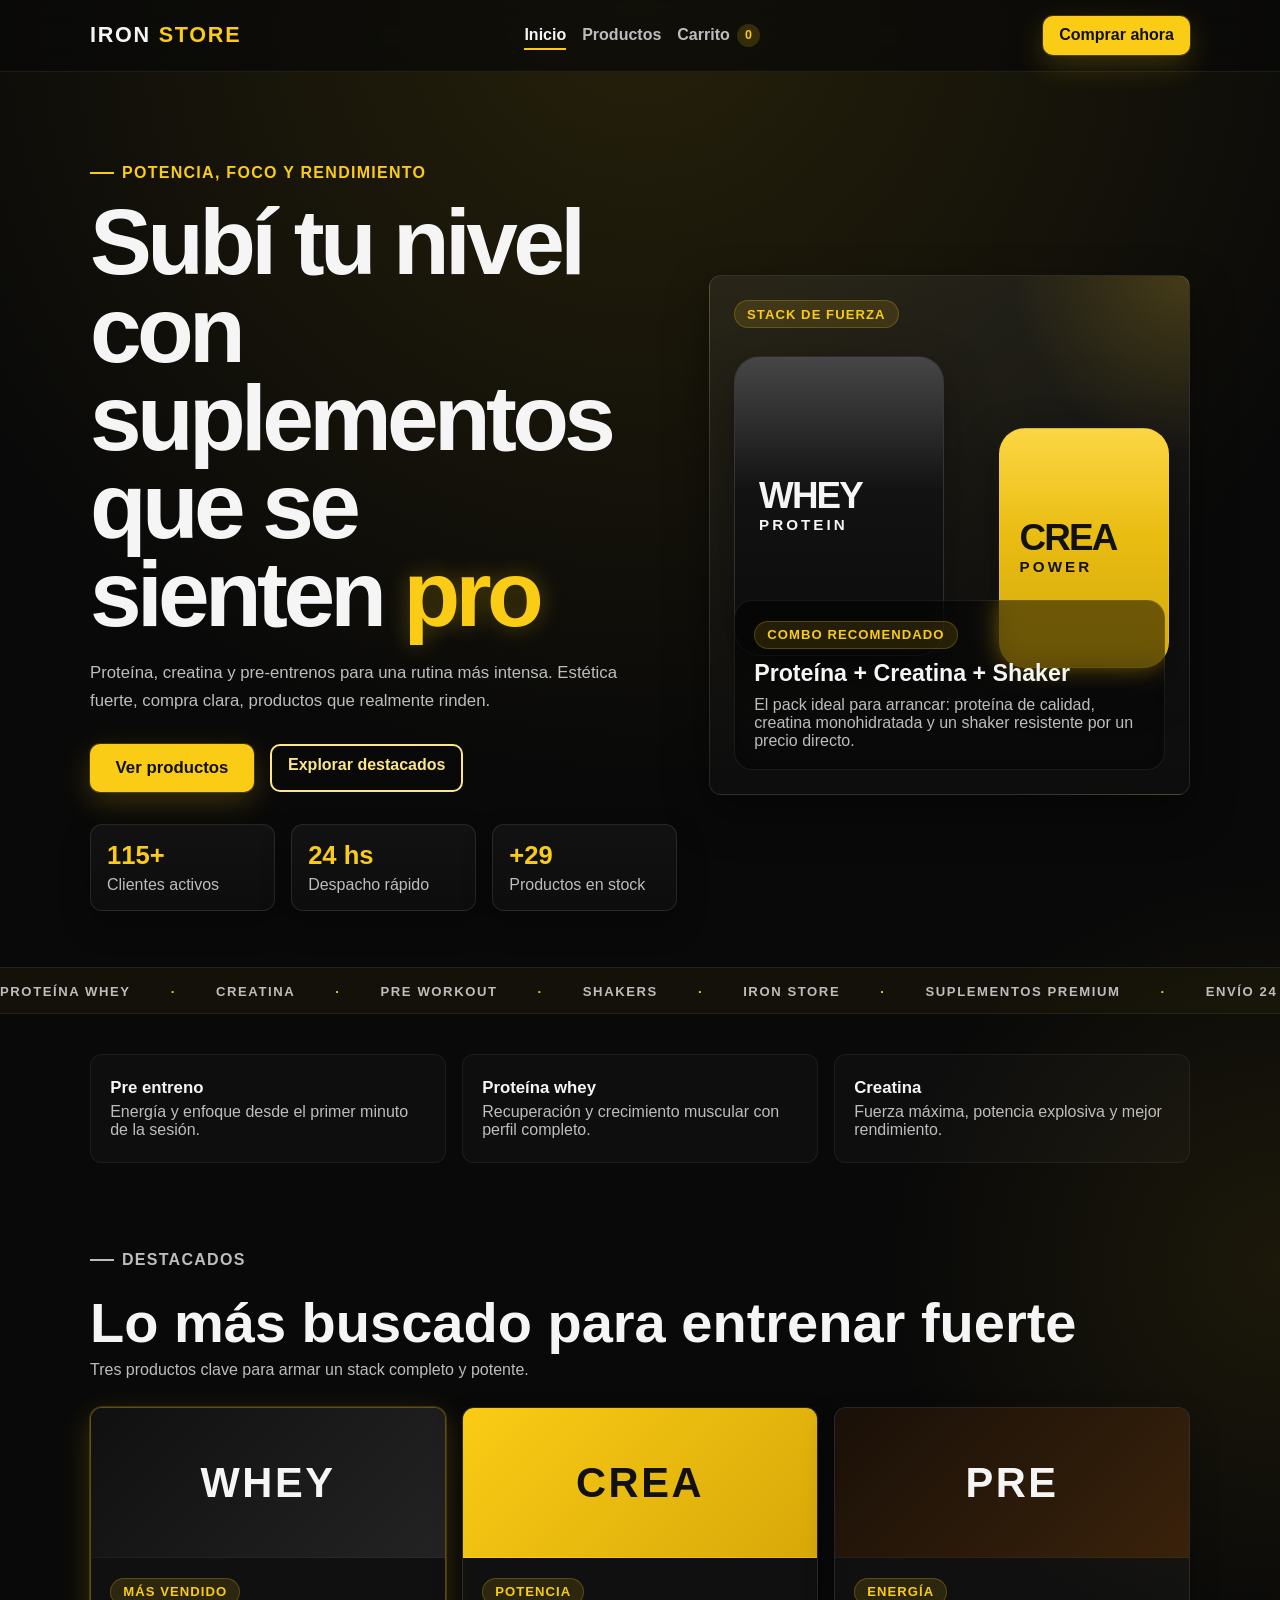
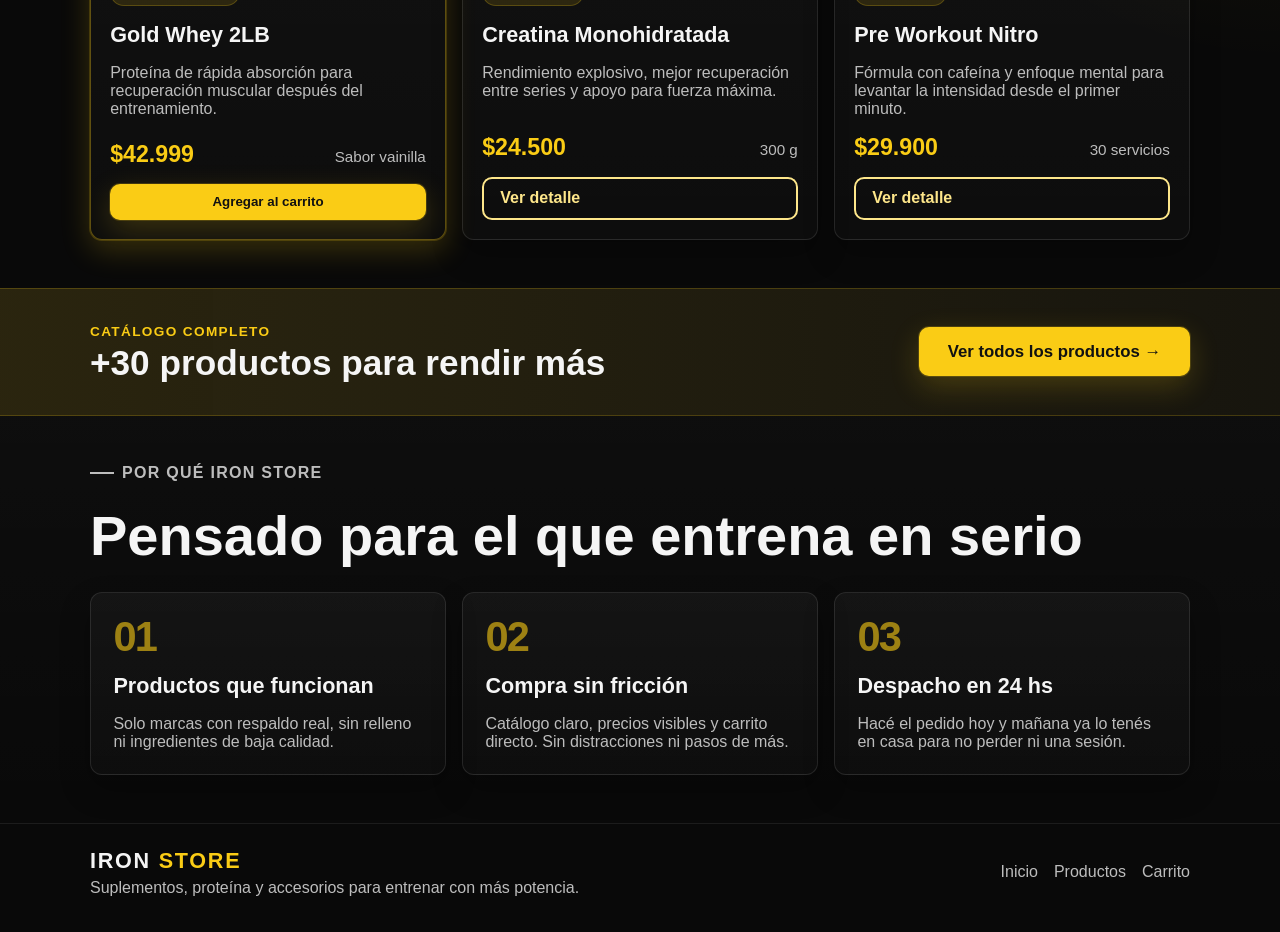
==== commit 90e27c57: "fix: elimine emojis de la seccion" ====
--- a/index.html
+++ b/index.html
@@ -138,21 +138,18 @@
       <section class="info-strip">
         <div class="container info-strip-grid">
           <article class="info-item reveal">
-            <span class="info-icon">⚡</span>
             <div>
               <span class="info-title">Pre entreno</span>
               <p>Energía y enfoque desde el primer minuto de la sesión.</p>
             </div>
           </article>
           <article class="info-item reveal">
-            <span class="info-icon">💪</span>
             <div>
               <span class="info-title">Proteína whey</span>
               <p>Recuperación y crecimiento muscular con perfil completo.</p>
             </div>
           </article>
           <article class="info-item reveal">
-            <span class="info-icon">🔥</span>
             <div>
               <span class="info-title">Creatina</span>
               <p>Fuerza máxima, potencia explosiva y mejor rendimiento.</p>
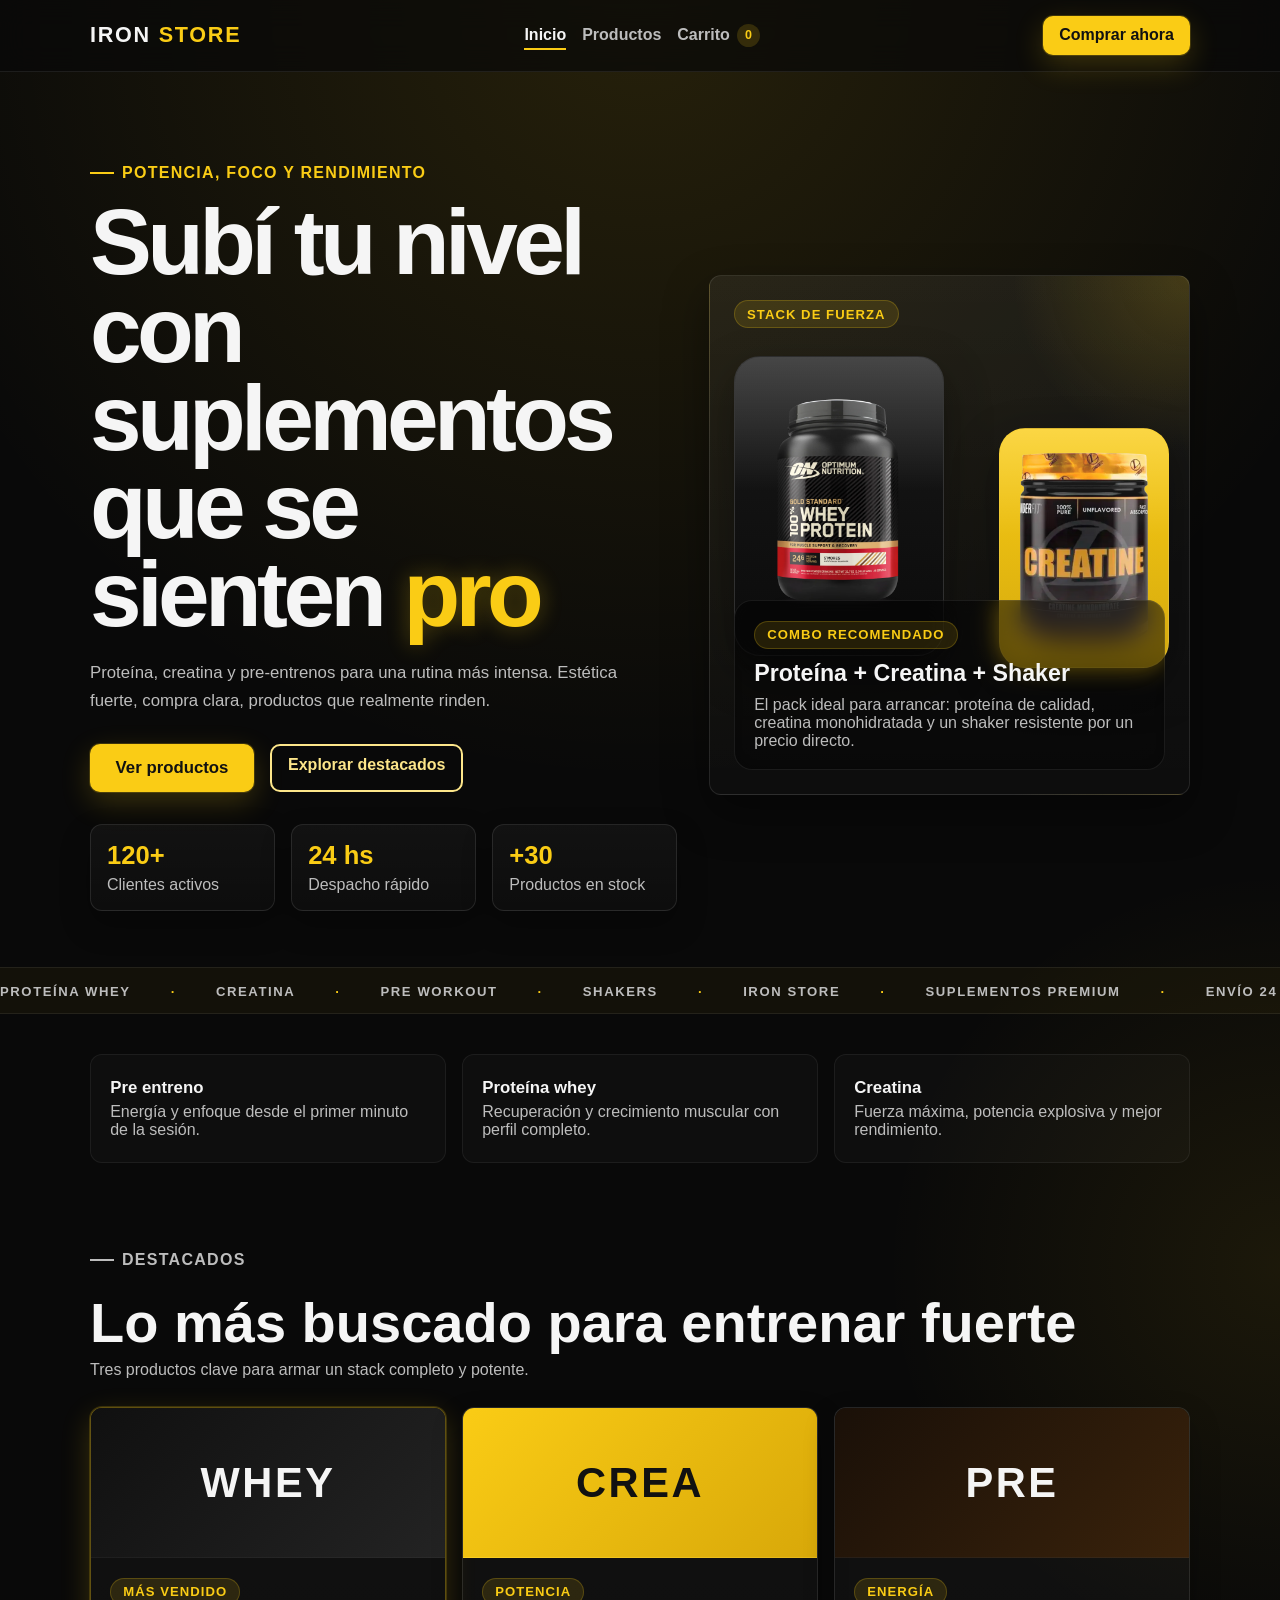
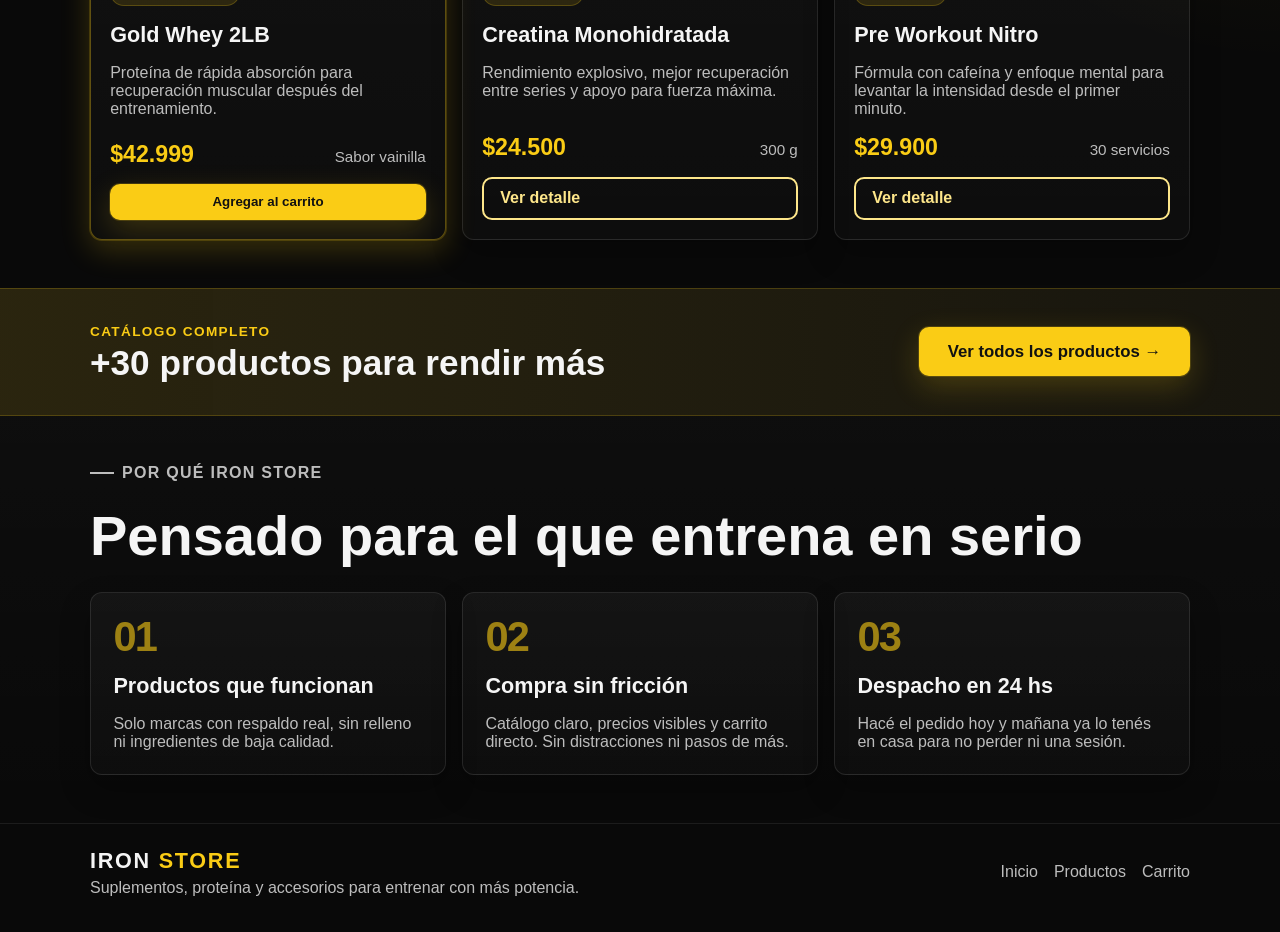
==== commit 4fc794cc: "feat: add images for protein and creatine products in the hero section" ====
--- a/index.html
+++ b/index.html
@@ -80,13 +80,19 @@
               <span class="hero-badge">Stack de fuerza</span>
 
               <div class="hero-can hero-can-primary hero-float-a">
-                <span class="hero-can-label">WHEY</span>
-                <span class="hero-can-detail">PROTEIN</span>
+                <img
+                  src="assets/proteina1.webp"
+                  alt="Lata de proteína"
+                  class="hero-image"
+                />
               </div>
 
               <div class="hero-can hero-can-secondary hero-float-b">
-                <span class="hero-can-label">CREA</span>
-                <span class="hero-can-detail">POWER</span>
+                <img
+                  src="assets/creatina1.webp"
+                  alt="Lata de creatina"
+                  class="hero-image"
+                />
               </div>
 
               <div class="hero-highlight">
--- a/styles.css
+++ b/styles.css
@@ -513,7 +513,6 @@
   left: 1.5rem;
   width: 210px;
   height: 300px;
-  padding: 1.5rem;
   background: linear-gradient(180deg, #181818, #0b0b0b);
   /* rotation handled by float-a keyframe */
 }
@@ -523,7 +522,6 @@
   top: 9.5rem;
   width: 170px;
   height: 240px;
-  padding: 1.25rem;
   background: linear-gradient(180deg, #facc15, #d4a90d);
   color: #121212;
   /* rotation handled by float-b keyframe */
@@ -1296,7 +1294,7 @@
   }
 
   .catalog-grid {
-    grid-template-columns: repeat(3, minmax(0, 1fr));
+    grid-template-columns: repeat(4, minmax(0, 1fr));
   }
 
   .section-heading-row,
@@ -1443,3 +1441,10 @@
     animation: none;
   }
 }
+
+.hero-image {
+  width: 100%;
+  height: 100%;
+  object-fit: cover;
+  object-position: center;
+}
